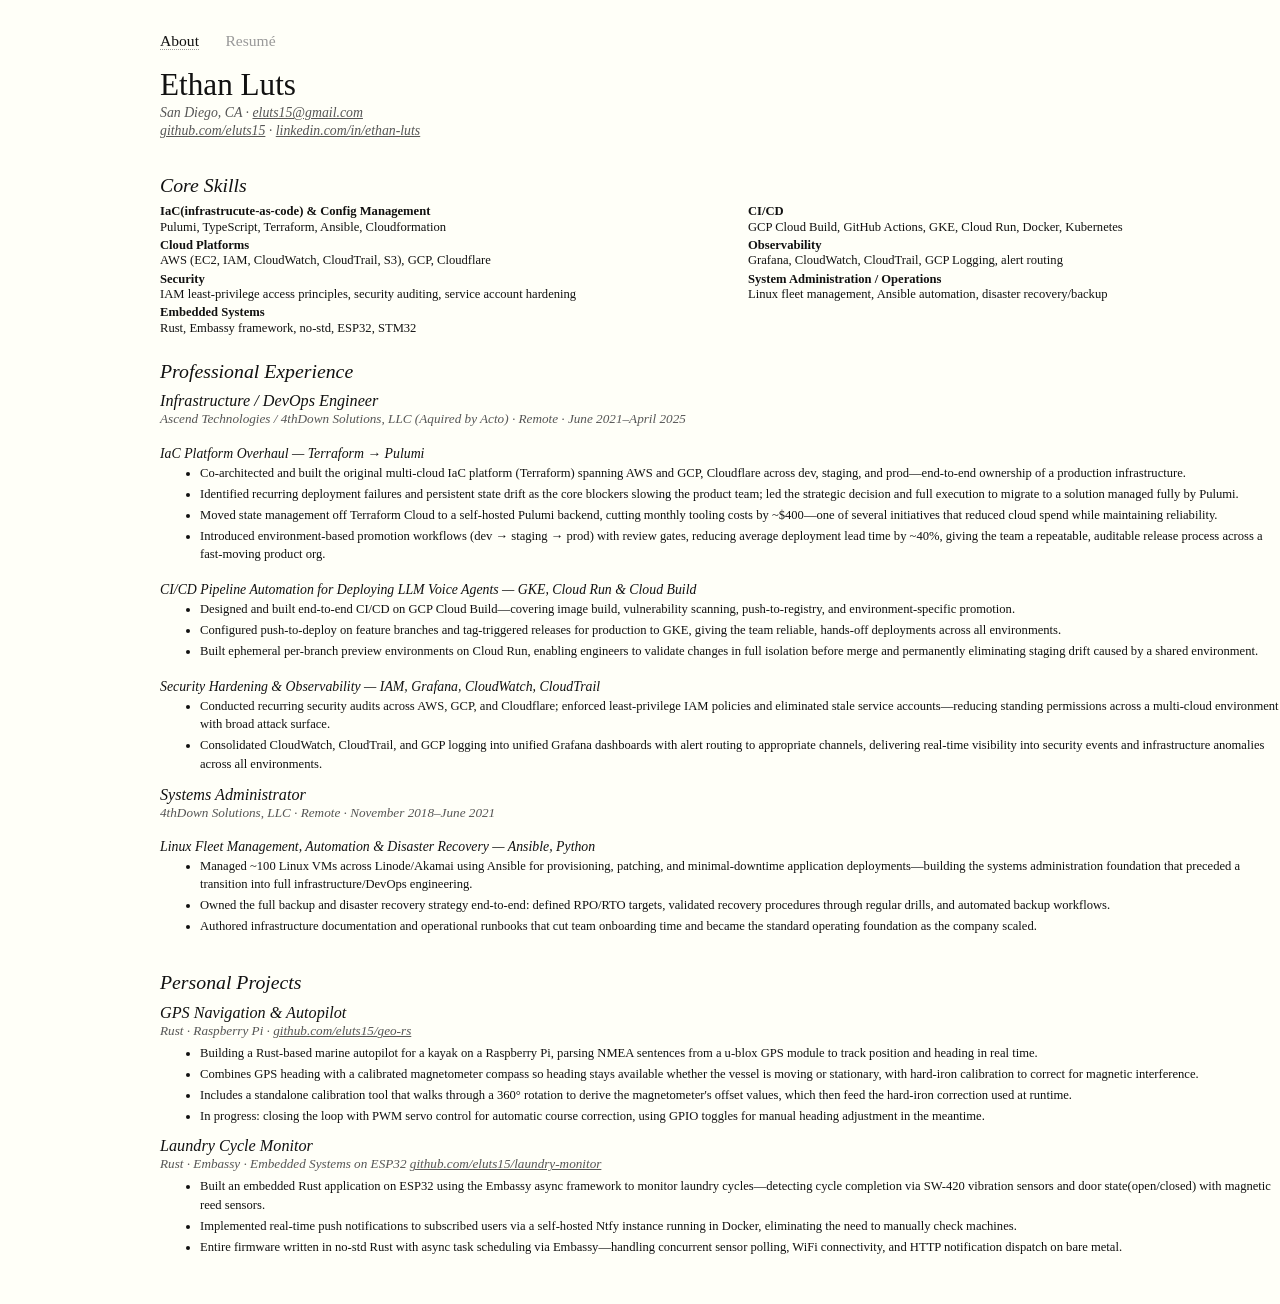
==== resume.html @ 9f0c4130 "initial commit and layout." ====
<!DOCTYPE html>
<html lang="en">
<head>
  <meta charset="UTF-8" />
  <meta name="viewport" content="width=device-width, initial-scale=1" />
  <title>Ethan Luts — Resumé</title>
  <link rel="stylesheet" href="tufte.css" />
  <style>
    /* Compact override: scale the whole type system down and tighten
       vertical rhythm so the resume reads as one screen, not a scroll. */
    html { font-size: 12px; }

    article { padding: 2rem 0; }

    /* No body max-width override here — leaving it at tufte.css's default
       keeps this page's container the same size as index.html's, so the
       nav and text align to the same left edge on both pages. */

    /* Cap line length for readability. Using max-width (not a fixed
       width%) means this also degrades gracefully on narrow screens —
       it just becomes 100% of the available space, so no separate
       mobile override is needed. */
    section > p, section > ul, section > ol, section > dl {
      max-width: 620px;
    }

    nav.sitenav { margin-bottom: 1.6rem; }
    nav.sitenav a {
      margin-right: 1.5em;
      text-decoration: none;
      color: #111;
      border-bottom: 1px dotted #999;
      font-size: 1.3rem;
    }
    nav.sitenav a:hover { border-bottom: 1px solid #111; }
    nav.sitenav a.current {
      color: #999;
      border-bottom: none;
      cursor: default;
    }

    h1 { margin-top: 0; margin-bottom: 0.3rem; font-size: 2.6rem; }
    h2 { margin-top: 1.6rem; margin-bottom: 0.6rem; font-size: 1.65rem; }
    h3 { margin-top: 1rem; margin-bottom: 0.15rem; font-size: 1.35rem; }

    section { padding-top: 0.2rem; padding-bottom: 0.2rem; }

    .contact-line {
      font-family: "Palatino Linotype", Palatino, "Book Antiqua", Georgia, serif;
      font-style: italic;
      color: #555;
      font-size: 1.15rem;
      line-height: 1.5rem;
      display: block;
      margin-top: 0;
      margin-bottom: 1.2rem;
    }
    .contact-line a { color: #555; }
    .entry .role-meta a { color: #555; }

    .entry { margin-bottom: 1.1rem; }
    .entry h3 { margin-bottom: 0.15rem; }
    .entry .role-meta {
      font-family: "Palatino Linotype", Palatino, "Book Antiqua", Georgia, serif;
      font-style: italic;
      color: #555;
      font-size: 1.1rem;
      display: block;
      margin-bottom: 0.4rem;
    }

    .project { margin-top: 0.7rem; }
    .project h4 {
      font-size: 1.15rem;
      font-weight: 400;
      font-style: italic;
      margin-bottom: 0.15rem;
      font-family: "Palatino Linotype", Palatino, "Book Antiqua", Georgia, serif;
    }

    p, dl, ol, ul { font-size: 1.05rem; line-height: 1.55rem; }
    .entry p { margin-top: 0.3rem; margin-bottom: 0.3rem; }
    .entry ul { margin-top: 0.15rem; margin-bottom: 0; }
    li:not(:first-child) { margin-top: 0.2rem; }

    table.skills { width: 100%; border-collapse: collapse; }
    table.skills td {
      vertical-align: top;
      padding: 0.1em 1.5em 0.1em 0;
      font-size: 1.05rem;
      line-height: 1.3rem;
    }
    table.skills td strong { font-size: 1.05rem; }
  </style>
</head>
<body>
  <article>
    <nav class="sitenav">
      <a href="index.html">About</a>
      <a href="resume.html" class="current">Resumé</a>
    </nav>

    <h1>Ethan Luts</h1>
    <span class="contact-line">
      San Diego, CA &middot; <a href="mailto:eluts15@gmail.com">eluts15@gmail.com</a><br />
      <a href="https://github.com/eluts15">github.com/eluts15</a> &middot;
      <a href="https://linkedin.com/in/ethan-luts">linkedin.com/in/ethan-luts</a>
    </span>

    <section>
      <h2>Core Skills</h2>
      <table class="skills">
        <tbody>
          <tr>
            <td><strong>IaC(infrastrucute-as-code) &amp; Config Management</strong><br />Pulumi, TypeScript, Terraform, Ansible, Cloudformation</td>
            <td><strong>CI/CD</strong><br />GCP Cloud Build, GitHub Actions, GKE, Cloud Run, Docker, Kubernetes</td>
          </tr>
          <tr>
            <td><strong>Cloud Platforms</strong><br />AWS (EC2, IAM, CloudWatch, CloudTrail, S3), GCP, Cloudflare</td>
            <td><strong>Observability</strong><br />Grafana, CloudWatch, CloudTrail, GCP Logging, alert routing</td>
          </tr>
          <tr>
            <td><strong>Security</strong><br />IAM least-privilege access principles, security auditing, service account hardening</td>
            <td><strong>System Administration / Operations</strong><br />Linux fleet management, Ansible automation, disaster recovery/backup</td>
          </tr>
          <tr>
            <td><strong>Embedded Systems</strong><br />Rust, Embassy framework, no-std, ESP32, STM32</td>
          </tr>
        </tbody>
      </table>
    </section>

    <section>
      <h2>Professional Experience</h2>

      <div class="entry">
        <h3>Infrastructure / DevOps Engineer</h3>
        <span class="role-meta">Ascend Technologies / 4thDown Solutions, LLC (Aquired by Acto) &middot; Remote &middot; June 2021&ndash;April 2025</span>

        <div class="project">
          <h4>IaC Platform Overhaul &mdash; Terraform &rarr; Pulumi</h4>
          <ul>
            <li>
              Co-architected and built the original multi-cloud IaC platform (Terraform)
              spanning AWS and GCP, Cloudflare across dev, staging, and prod&mdash;end-to-end ownership of a
              production infrastructure.
            </li>
            <li>
              Identified recurring deployment failures and persistent state drift as the core blockers slowing the
              product team; led the strategic decision and full execution to migrate to a solution managed fully by
              Pulumi.
            </li>
            <li>
              Moved state management off Terraform Cloud to a self-hosted Pulumi backend, cutting monthly tooling
              costs by ~$400&mdash;one of several initiatives that reduced cloud spend while maintaining
              reliability.
            </li>
            <li>
              Introduced environment-based promotion workflows (dev &rarr; staging &rarr; prod) with review gates,
              reducing average deployment lead time by ~40%, giving the team a repeatable, auditable release
              process across a fast-moving product org.
            </li>
          </ul>
        </div>

        <div class="project">
          <h4>CI/CD Pipeline Automation for Deploying LLM Voice Agents &mdash; GKE, Cloud Run &amp; Cloud Build</h4>
          <ul>
            <li>
              Designed and built end-to-end CI/CD on GCP Cloud Build&mdash;covering image build,
              vulnerability scanning, push-to-registry, and environment-specific promotion.
            </li>
            <li>
              Configured push-to-deploy on feature branches and tag-triggered releases for production to GKE, giving the
              team reliable, hands-off deployments across all environments.
            </li>
            <li>
              Built ephemeral per-branch preview environments on Cloud Run, enabling engineers to validate changes in
              full isolation before merge and permanently eliminating staging drift caused by a shared environment.
            </li>
          </ul>
        </div>

        <div class="project">
          <h4>Security Hardening &amp; Observability &mdash; IAM, Grafana, CloudWatch, CloudTrail</h4>
          <ul>
            <li>
              Conducted recurring security audits across AWS, GCP, and Cloudflare; enforced least-privilege IAM
              policies and eliminated stale service accounts&mdash;reducing standing permissions
              across a multi-cloud environment with broad attack surface.
            </li>
            <li>
              Consolidated CloudWatch, CloudTrail, and GCP logging into unified Grafana dashboards with alert routing
              to appropriate channels, delivering real-time visibility into security events and infrastructure
              anomalies across all environments.
            </li>
          </ul>
        </div>
      </div>

      <div class="entry">
        <h3>Systems Administrator</h3>
        <span class="role-meta">4thDown Solutions, LLC &middot; Remote &middot; November 2018&ndash;June 2021</span>

        <div class="project">
          <h4>Linux Fleet Management, Automation &amp; Disaster Recovery &mdash; Ansible, Python</h4>
          <ul>
            <li>
              Managed ~100 Linux VMs across Linode/Akamai using Ansible for provisioning, patching, and minimal-downtime
              application deployments&mdash;building the systems administration foundation that preceded a
              transition into full infrastructure/DevOps engineering.
            </li>
            <li>
              Owned the full backup and disaster recovery strategy end-to-end: defined RPO/RTO targets, validated
              recovery procedures through regular drills, and automated backup workflows.
            </li>
            <li>
              Authored infrastructure documentation and operational runbooks that cut team onboarding time and became
              the standard operating foundation as the company scaled.
            </li>
          </ul>
        </div>
      </div>
    </section>

    <section>
      <h2>Personal Projects</h2>
      <div class="entry">
        <h3>GPS Navigation &amp; Autopilot</h3>
        <span class="role-meta">Rust &middot; Raspberry Pi &middot; <a href="https://github.com/eluts15/geo-rs">github.com/eluts15/geo-rs</a></span>
        <ul>
          <li>
            Building a Rust-based marine autopilot for a kayak on a Raspberry Pi, parsing NMEA sentences from a
            u-blox GPS module to track position and heading in real time.
          </li>
          <li>
            Combines GPS heading with a calibrated magnetometer compass so heading stays available whether the
            vessel is moving or stationary, with hard-iron calibration to correct for magnetic interference.
          </li>
          <li>
            Includes a standalone calibration tool that walks through a 360&deg; rotation to derive the
            magnetometer's offset values, which then feed the hard-iron correction used at runtime.
          </li>
          <li>
            In progress: closing the loop with PWM servo control for automatic course correction, using GPIO
            toggles for manual heading adjustment in the meantime.
          </li>
        </ul>
      </div>
      <div class="entry">
        <h3>Laundry Cycle Monitor</h3>
        <span class="role-meta">Rust &middot; Embassy &middot; Embedded Systems on ESP32 <a href="https://github.com/eluts15/laundry-monitor">github.com/eluts15/laundry-monitor</a></span>
        <ul>
          <li>
            Built an embedded Rust application on ESP32 using the Embassy async framework to monitor laundry
            cycles&mdash;detecting cycle completion via SW-420 vibration sensors and door state(open/closed) with magnetic reed
            sensors.
          </li>
          <li>
            Implemented real-time push notifications to subscribed users via a self-hosted Ntfy instance running in
            Docker, eliminating the need to manually check machines.
          </li>
          <li>
            Entire firmware written in no-std Rust with async task scheduling via Embassy&mdash;handling concurrent
            sensor polling, WiFi connectivity, and HTTP notification dispatch on bare metal.
          </li>
        </ul>
      </div>
    </section>
  </article>
</body>
</html>
---- tufte.css ----
@charset "UTF-8";

/* Import ET Book styles
   adapted from https://github.com/edwardtufte/et-book/blob/gh-pages/et-book.css */

/* Tufte CSS styles */
html {
    font-size: 15px;
}

body {
    width: 87.5%;
    margin-left: auto;
    margin-right: auto;
    padding-left: 12.5%;
    font-family: "Palatino Linotype", Palatino, "Book Antiqua", Georgia, "Times New Roman", serif;
    background-color: #fffff8;
    color: #111;
    max-width: 1400px;
    counter-reset: sidenote-counter;
}

/* Adds dark mode */
@media (prefers-color-scheme: dark) {
    body {
        background-color: #151515;
        color: #ddd;
    }
}

h1 {
    font-weight: 400;
    margin-top: 4rem;
    margin-bottom: 1.5rem;
    font-size: 3.2rem;
    line-height: 1;
}

h2 {
    font-style: italic;
    font-weight: 400;
    margin-top: 2.1rem;
    margin-bottom: 1.4rem;
    font-size: 2.2rem;
    line-height: 1;
}

h3 {
    font-style: italic;
    font-weight: 400;
    font-size: 1.7rem;
    margin-top: 2rem;
    margin-bottom: 1.4rem;
    line-height: 1;
}

hr {
    display: block;
    height: 1px;
    width: 55%;
    border: 0;
    border-top: 1px solid #ccc;
    margin: 1em 0;
    padding: 0;
}

p.subtitle {
    font-style: italic;
    margin-top: 1rem;
    margin-bottom: 1rem;
    font-size: 1.8rem;
    display: block;
    line-height: 1;
}

.numeral {
    font-family: "Palatino Linotype", Palatino, "Book Antiqua", Georgia, serif;
}

.danger {
    color: red;
}

article {
    padding: 5rem 0rem;
}

section {
    padding-top: 1rem;
    padding-bottom: 1rem;
}

p,
dl,
ol,
ul {
    font-size: 1.4rem;
    line-height: 2rem;
}

p {
    margin-top: 1.4rem;
    margin-bottom: 1.4rem;
    padding-right: 0;
    vertical-align: baseline;
}

sup {
    line-height: 0;
}

/* Chapter Epigraphs */
div.epigraph {
    margin: 5em 0;
}

div.epigraph > blockquote {
    margin-top: 3em;
    margin-bottom: 3em;
}

div.epigraph > blockquote,
div.epigraph > blockquote > p {
    font-style: italic;
}

div.epigraph > blockquote > footer {
    font-style: normal;
}

div.epigraph > blockquote > footer > cite {
    font-style: italic;
}
/* end chapter epigraphs styles */

blockquote {
    font-size: 1.4rem;
}

blockquote p {
    width: 55%;
    margin-right: 40px;
}

blockquote footer {
    width: 55%;
    font-size: 1.1rem;
    text-align: right;
}

section > p,
section > footer,
section > table {
    width: 55%;
}

/* 50 + 5 == 55, to be the same width as paragraph */
section > dl,
section > ol,
section > ul {
    width: 50%;
    -webkit-padding-start: 5%;
}

dt:not(:first-child),
li:not(:first-child) {
    margin-top: 0.25rem;
}

figure {
    padding: 0;
    border: 0;
    font-size: 100%;
    font: inherit;
    vertical-align: baseline;
    max-width: 55%;
    -webkit-margin-start: 0;
    -webkit-margin-end: 0;
    margin: 0 0 3em 0;
}

figcaption {
    float: right;
    clear: right;
    margin-top: 0;
    margin-bottom: 0;
    font-size: 1.1rem;
    line-height: 1.6;
    vertical-align: baseline;
    position: relative;
    max-width: 40%;
}

figure.fullwidth figcaption {
    margin-right: 24%;
}

a:link,
a:visited {
    color: inherit;
    text-underline-offset: 0.1em;
    text-decoration-thickness: 0.05em;
}

/* Sidenotes, margin notes, figures, captions */
img {
    max-width: 100%;
    height: auto;
}

figure.fullwidth img {
    width: 100%;
}

.sidenote,
.marginnote {
    float: right;
    clear: right;
    margin-right: -60%;
    width: 50%;
    margin-top: 0.3rem;
    margin-bottom: 0;
    font-size: 1.1rem;
    line-height: 1.3;
    vertical-align: baseline;
    position: relative;
}

.sidenote-number {
    counter-increment: sidenote-counter;
}

.sidenote-number:after,
.sidenote:before {
    font-family: "Palatino Linotype", Palatino, "Book Antiqua", Georgia, serif;
    position: relative;
    vertical-align: baseline;
}

.sidenote-number:after {
    content: counter(sidenote-counter);
    font-size: 1rem;
    top: -0.5rem;
    left: 0.1rem;
}

.sidenote:before {
    content: counter(sidenote-counter) " ";
    font-size: 1rem;
    top: -0.5rem;
}

blockquote .sidenote,
blockquote .marginnote {
    margin-right: -82%;
    min-width: 59%;
    text-align: left;
}

div.fullwidth,
table.fullwidth {
    width: 100%;
}

div.table-wrapper {
    overflow-x: auto;
    font-family: "Trebuchet MS", "Gill Sans", "Gill Sans MT", sans-serif;
}

.sans {
    font-family: "Gill Sans", "Gill Sans MT", Calibri, sans-serif;
    letter-spacing: .03em;
}

code, pre > code {
    font-family: Consolas, "Liberation Mono", Menlo, Courier, monospace;
    font-size: 1.0rem;
    line-height: 1.42;
    -webkit-text-size-adjust: 100%; /* Prevent adjustments of font size after orientation changes in iOS. See https://github.com/edwardtufte/tufte-css/issues/81#issuecomment-261953409 */
}

.sans > code {
    font-size: 1.2rem;
}

h1 > code,
h2 > code,
h3 > code {
    font-size: 0.80em;
}

.marginnote > code,
.sidenote > code {
    font-size: 1rem;
}

pre > code {
    font-size: 0.9rem;
    width: 52.5%;
    margin-left: 2.5%;
    overflow-x: auto;
    display: block;
}

pre.fullwidth > code {
    width: 90%;
}

.fullwidth {
    max-width: 90%;
    clear:both;
}

input.margin-toggle {
    display: none;
}

label.sidenote-number {
    display: inline-block;
    max-height: 2rem; /* should be less than or equal to paragraph line-height */
}

label.margin-toggle:not(.sidenote-number) {
    display: none;
}

.iframe-wrapper {
    position: relative;
    padding-bottom: 56.25%; /* 16:9 */
    padding-top: 25px;
    height: 0;
}

.iframe-wrapper iframe {
    position: absolute;
    top: 0;
    left: 0;
    width: 100%;
    height: 100%;
}

@media (max-width: 760px) {
    body {
        width: 84%;
        padding-left: 8%;
        padding-right: 8%;
    }

    hr,
    section > p,
    section > footer,
    section > table {
        width: 100%;
    }

    pre > code {
        width: 97%;
    }

    section > dl,
    section > ol,
    section > ul {
        width: 90%;
    }

    figure {
        max-width: 90%;
    }

    figcaption,
    figure.fullwidth figcaption {
        margin-right: 0%;
        max-width: none;
    }

    blockquote {
        margin-left: 1.5em;
        margin-right: 0em;
    }

    blockquote p,
    blockquote footer {
        width: 100%;
    }

    label.margin-toggle:not(.sidenote-number) {
        display: inline;
    }

    .sidenote,
    .marginnote {
        display: none;
    }

    .margin-toggle:checked + .sidenote,
    .margin-toggle:checked + .marginnote {
        display: block;
        float: left;
        left: 1rem;
        clear: both;
        width: 95%;
        margin: 1rem 2.5%;
        vertical-align: baseline;
        position: relative;
    }

    label {
        cursor: pointer;
    }

    div.table-wrapper,
    table {
        width: 85%;
    }

    img {
        width: 100%;
    }
}
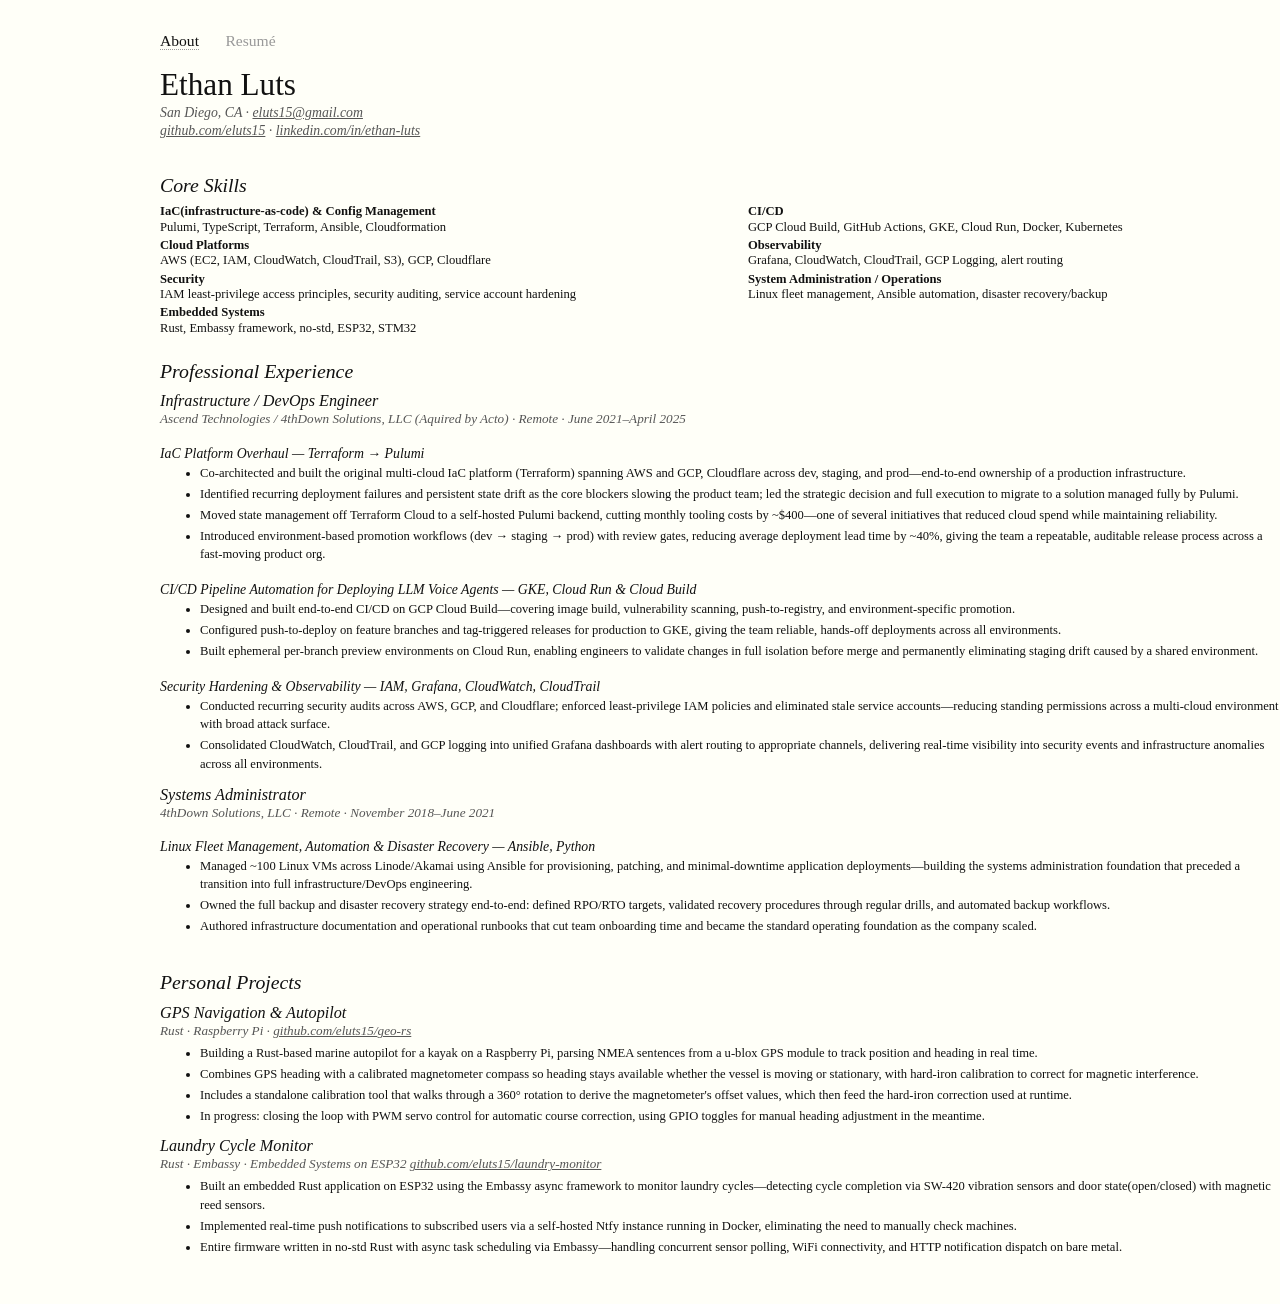
==== commit d16049c2: "add better visibility support for light/dark mode; fix a few spelling mistakes." ====
--- a/resume.html
+++ b/resume.html
@@ -28,13 +28,13 @@
     nav.sitenav a {
       margin-right: 1.5em;
       text-decoration: none;
-      color: #111;
-      border-bottom: 1px dotted #999;
+      color: var(--fg);
+      border-bottom: 1px dotted var(--fg-faint);
       font-size: 1.3rem;
     }
-    nav.sitenav a:hover { border-bottom: 1px solid #111; }
+    nav.sitenav a:hover { border-bottom: 1px solid var(--fg); }
     nav.sitenav a.current {
-      color: #999;
+      color: var(--fg-faint);
       border-bottom: none;
       cursor: default;
     }
@@ -48,22 +48,22 @@
     .contact-line {
       font-family: "Palatino Linotype", Palatino, "Book Antiqua", Georgia, serif;
       font-style: italic;
-      color: #555;
+      color: var(--fg-muted);
       font-size: 1.15rem;
       line-height: 1.5rem;
       display: block;
       margin-top: 0;
       margin-bottom: 1.2rem;
     }
-    .contact-line a { color: #555; }
-    .entry .role-meta a { color: #555; }
+    .contact-line a { color: var(--fg-muted); }
+    .entry .role-meta a { color: var(--fg-muted); }
 
     .entry { margin-bottom: 1.1rem; }
     .entry h3 { margin-bottom: 0.15rem; }
     .entry .role-meta {
       font-family: "Palatino Linotype", Palatino, "Book Antiqua", Georgia, serif;
       font-style: italic;
-      color: #555;
+      color: var(--fg-muted);
       font-size: 1.1rem;
       display: block;
       margin-bottom: 0.4rem;
@@ -112,7 +112,7 @@
       <table class="skills">
         <tbody>
           <tr>
-            <td><strong>IaC(infrastrucute-as-code) &amp; Config Management</strong><br />Pulumi, TypeScript, Terraform, Ansible, Cloudformation</td>
+            <td><strong>IaC(infrastructure-as-code) &amp; Config Management</strong><br />Pulumi, TypeScript, Terraform, Ansible, Cloudformation</td>
             <td><strong>CI/CD</strong><br />GCP Cloud Build, GitHub Actions, GKE, Cloud Run, Docker, Kubernetes</td>
           </tr>
           <tr>
--- a/tufte.css
+++ b/tufte.css
@@ -6,6 +6,12 @@
 /* Tufte CSS styles */
 html {
     font-size: 15px;
+}
+
+:root {
+    --fg: #111;
+    --fg-muted: #555;
+    --fg-faint: #999;
 }
 
 body {
@@ -15,16 +21,20 @@
     padding-left: 12.5%;
     font-family: "Palatino Linotype", Palatino, "Book Antiqua", Georgia, "Times New Roman", serif;
     background-color: #fffff8;
-    color: #111;
+    color: var(--fg);
     max-width: 1400px;
     counter-reset: sidenote-counter;
 }
 
 /* Adds dark mode */
 @media (prefers-color-scheme: dark) {
+    :root {
+        --fg: #ddd;
+        --fg-muted: #aaa;
+        --fg-faint: #888;
+    }
     body {
         background-color: #151515;
-        color: #ddd;
     }
 }
 
@@ -311,6 +321,11 @@
     clear:both;
 }
 
+span.newthought {
+    font-variant: small-caps;
+    font-size: 1.2em;
+}
+
 input.margin-toggle {
     display: none;
 }
